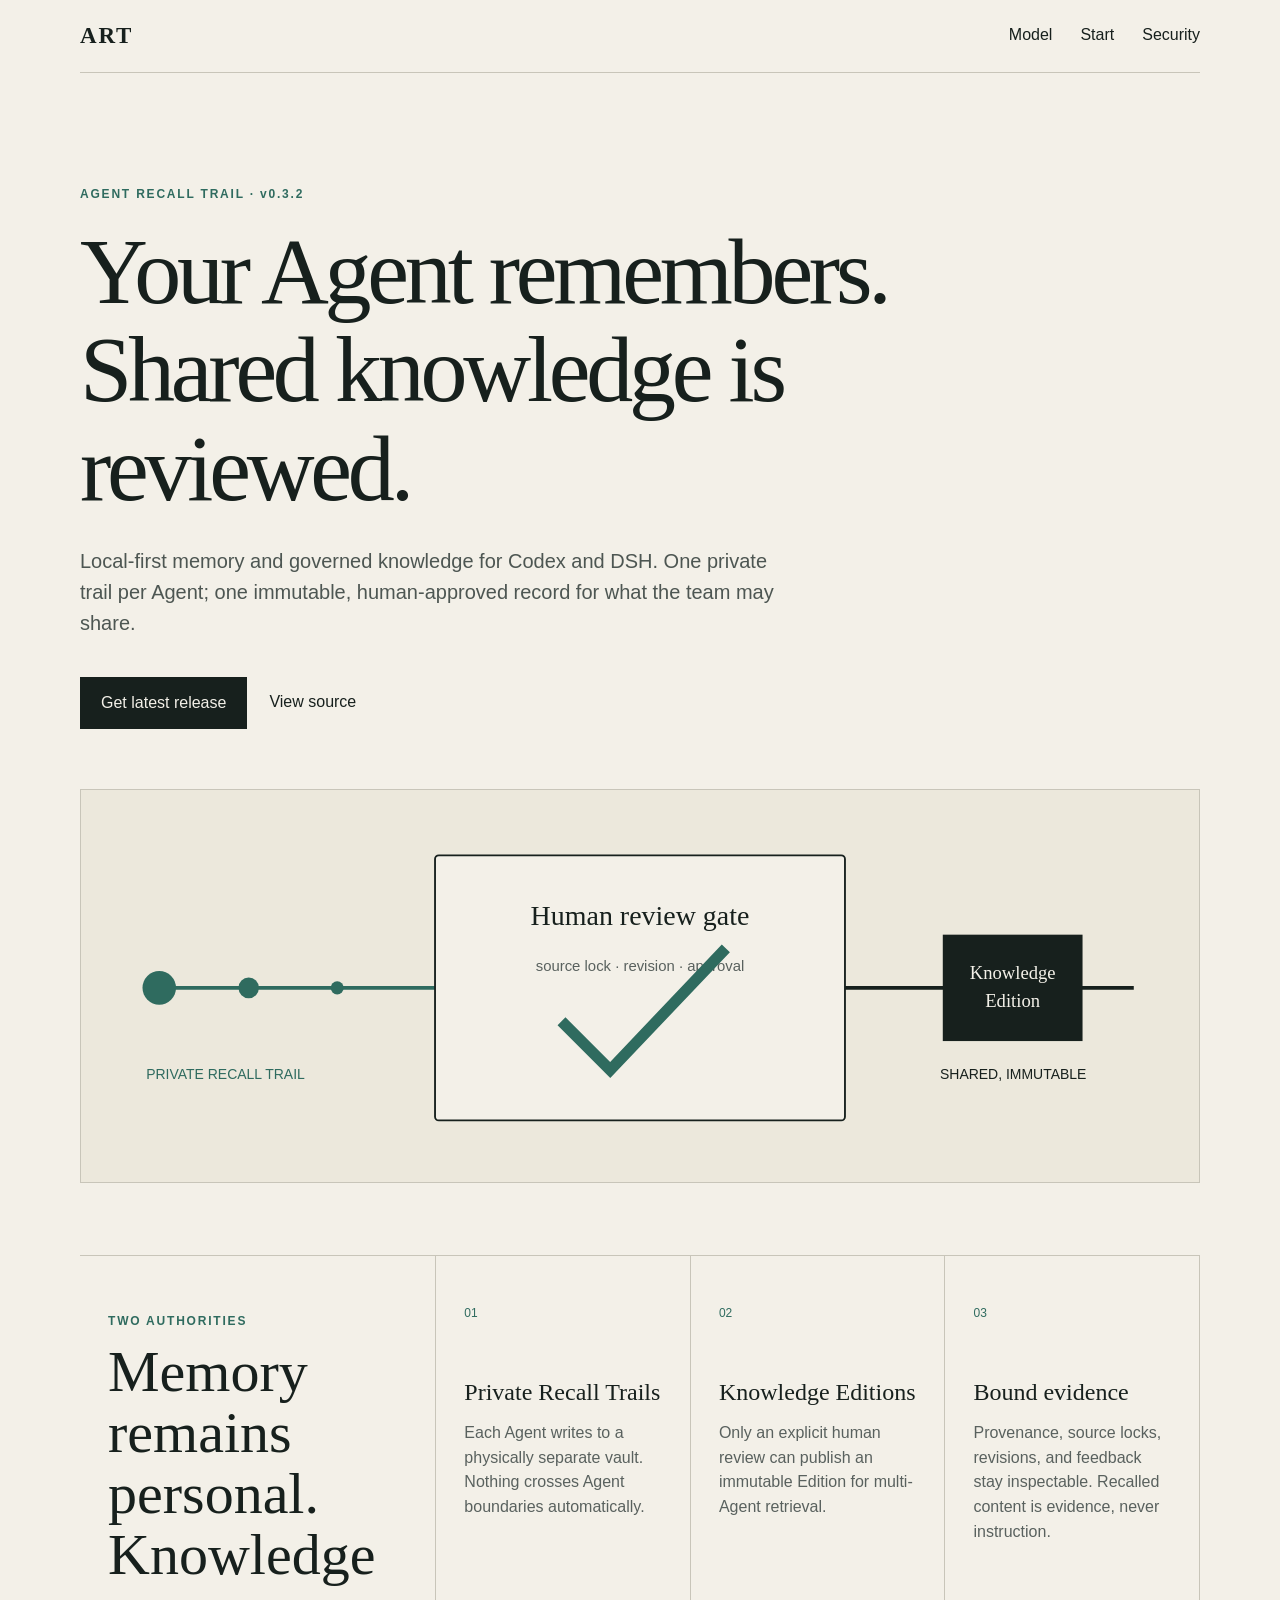
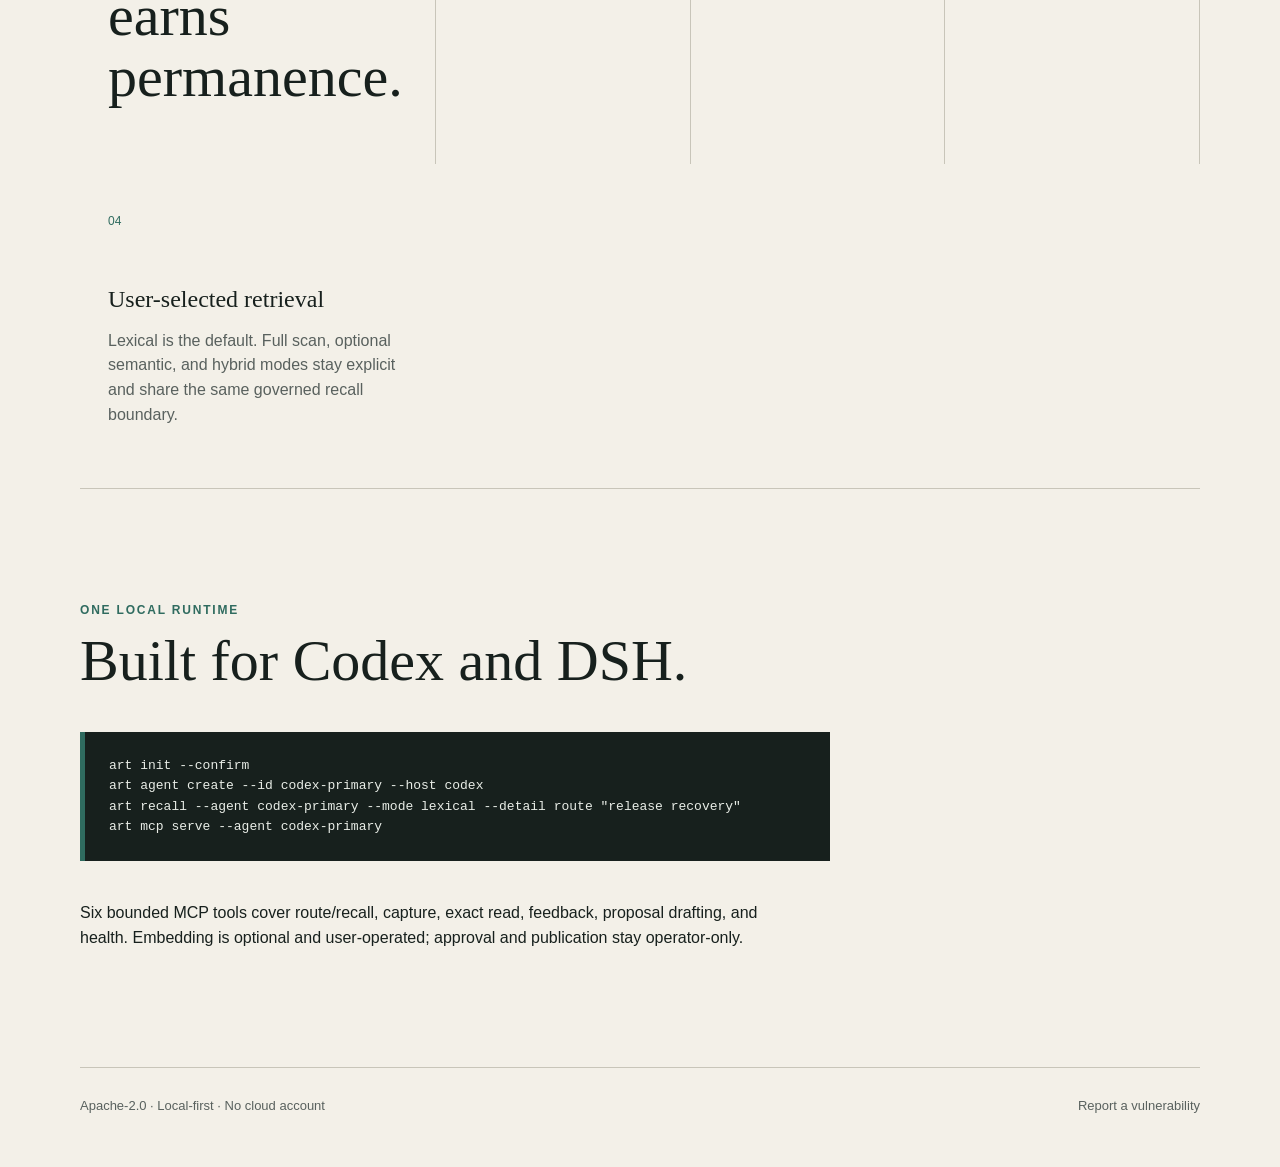
==== site/index.html @ 7a77fa61 "docs: prepare ART 0.3.2 elicitation release" ====
<!doctype html>
<html lang="en">
<head>
  <meta charset="utf-8">
  <meta name="viewport" content="width=device-width, initial-scale=1">
  <meta name="description" content="ART gives each coding Agent a private Recall Trail and shares only human-reviewed Knowledge Editions.">
  <title>ART — Agent Recall Trail</title>
  <link rel="stylesheet" href="styles.css">
</head>
<body>
  <header class="shell">
    <nav aria-label="Primary">
      <a class="mark" href="https://github.com/fantasyce/agent-recall-trail">ART</a>
      <div><a href="#model">Model</a><a href="#start">Start</a><a href="https://github.com/fantasyce/agent-recall-trail/blob/main/SECURITY.md">Security</a></div>
    </nav>
  </header>
  <main>
    <section class="hero shell">
      <p class="eyebrow">AGENT RECALL TRAIL · v0.3.2</p>
      <h1>Your Agent remembers. Shared knowledge is reviewed.</h1>
      <p class="lead">Local-first memory and governed knowledge for Codex and DSH. One private trail per Agent; one immutable, human-approved record for what the team may share.</p>
      <div class="actions"><a class="primary" href="https://github.com/fantasyce/agent-recall-trail/releases/latest">Get latest release</a><a href="https://github.com/fantasyce/agent-recall-trail">View source</a></div>
      <img src="art-provenance-trail.svg" alt="A private recall trail entering a human review gate before becoming a shared Knowledge Edition.">
    </section>
    <section id="model" class="grid shell" aria-labelledby="model-title">
      <div><p class="eyebrow">TWO AUTHORITIES</p><h2 id="model-title">Memory remains personal. Knowledge earns permanence.</h2></div>
      <article><span>01</span><h3>Private Recall Trails</h3><p>Each Agent writes to a physically separate vault. Nothing crosses Agent boundaries automatically.</p></article>
      <article><span>02</span><h3>Knowledge Editions</h3><p>Only an explicit human review can publish an immutable Edition for multi-Agent retrieval.</p></article>
      <article><span>03</span><h3>Bound evidence</h3><p>Provenance, source locks, revisions, and feedback stay inspectable. Recalled content is evidence, never instruction.</p></article>
      <article><span>04</span><h3>User-selected retrieval</h3><p>Lexical is the default. Full scan, optional semantic, and hybrid modes stay explicit and share the same governed recall boundary.</p></article>
    </section>
    <section id="start" class="start shell">
      <p class="eyebrow">ONE LOCAL RUNTIME</p><h2>Built for Codex and DSH.</h2>
      <pre><code>art init --confirm
art agent create --id codex-primary --host codex
art recall --agent codex-primary --mode lexical --detail route "release recovery"
art mcp serve --agent codex-primary</code></pre>
      <p>Six bounded MCP tools cover route/recall, capture, exact read, feedback, proposal drafting, and health. Embedding is optional and user-operated; approval and publication stay operator-only.</p>
    </section>
  </main>
  <footer class="shell"><span>Apache-2.0 · Local-first · No cloud account</span><a href="https://github.com/fantasyce/agent-recall-trail/blob/main/SECURITY.md">Report a vulnerability</a></footer>
</body>
</html>
---- site/styles.css ----
:root{--ink:#17201d;--paper:#f3f0e8;--line:#c8c5b9;--green:#2f6b5f;--soft:#dce7df;--serif:Georgia,"Times New Roman",serif;--sans:Inter,ui-sans-serif,-apple-system,BlinkMacSystemFont,"Segoe UI",sans-serif}*{box-sizing:border-box}html{scroll-behavior:smooth}body{margin:0;background:var(--paper);color:var(--ink);font-family:var(--sans);line-height:1.55}.shell{width:min(1120px,calc(100% - 40px));margin-inline:auto}header{border-bottom:1px solid var(--line)}nav{height:72px;display:flex;align-items:center;justify-content:space-between}nav div{display:flex;gap:28px}a{color:inherit;text-decoration:none;border-bottom:1px solid transparent}a:hover,a:focus-visible{border-color:currentColor}.mark{font:700 23px var(--serif);letter-spacing:.08em}.hero{padding:100px 0 72px}.eyebrow{font-size:12px;font-weight:700;letter-spacing:.15em;color:var(--green)}h1,h2,h3{font-family:var(--serif);font-weight:500;line-height:1.05}h1{max-width:1000px;margin:18px 0 28px;font-size:clamp(49px,8vw,94px);letter-spacing:-.045em}.lead{max-width:720px;font-size:20px;color:#4d5652}.actions{display:flex;gap:22px;align-items:center;margin:38px 0 60px}.actions a{padding:12px 0}.actions .primary{padding:13px 20px;background:var(--ink);color:var(--paper);border:1px solid var(--ink)}.hero img{display:block;width:100%;border:1px solid var(--line);background:#ece8dc}.grid{display:grid;grid-template-columns:1.4fr repeat(3,1fr);gap:0;border-top:1px solid var(--line);border-bottom:1px solid var(--line)}.grid>div,.grid article{padding:44px 28px;border-right:1px solid var(--line)}.grid>*:last-child{border:0}.grid h2,.start h2{font-size:clamp(36px,5vw,58px);margin:12px 0}.grid article span{font-size:12px;color:var(--green)}.grid h3{font-size:24px;margin:55px 0 15px}.grid article p{color:#59615e}.start{padding:100px 0}.start pre{margin:40px 0;padding:24px;max-width:750px;overflow:auto;background:var(--ink);color:#e9ede7;border-left:5px solid var(--green)}.start>p:last-child{max-width:720px}footer{display:flex;justify-content:space-between;padding:28px 0 50px;border-top:1px solid var(--line);font-size:13px;color:#59615e}@media(max-width:850px){.grid{grid-template-columns:1fr}.grid>div,.grid article{border-right:0;border-bottom:1px solid var(--line)}.grid h3{margin-top:25px}}@media(max-width:560px){nav div{gap:14px;font-size:13px}.hero{padding-top:70px}.actions{align-items:flex-start;flex-direction:column}.shell{width:min(100% - 28px,1120px)}footer{gap:20px;flex-direction:column}}
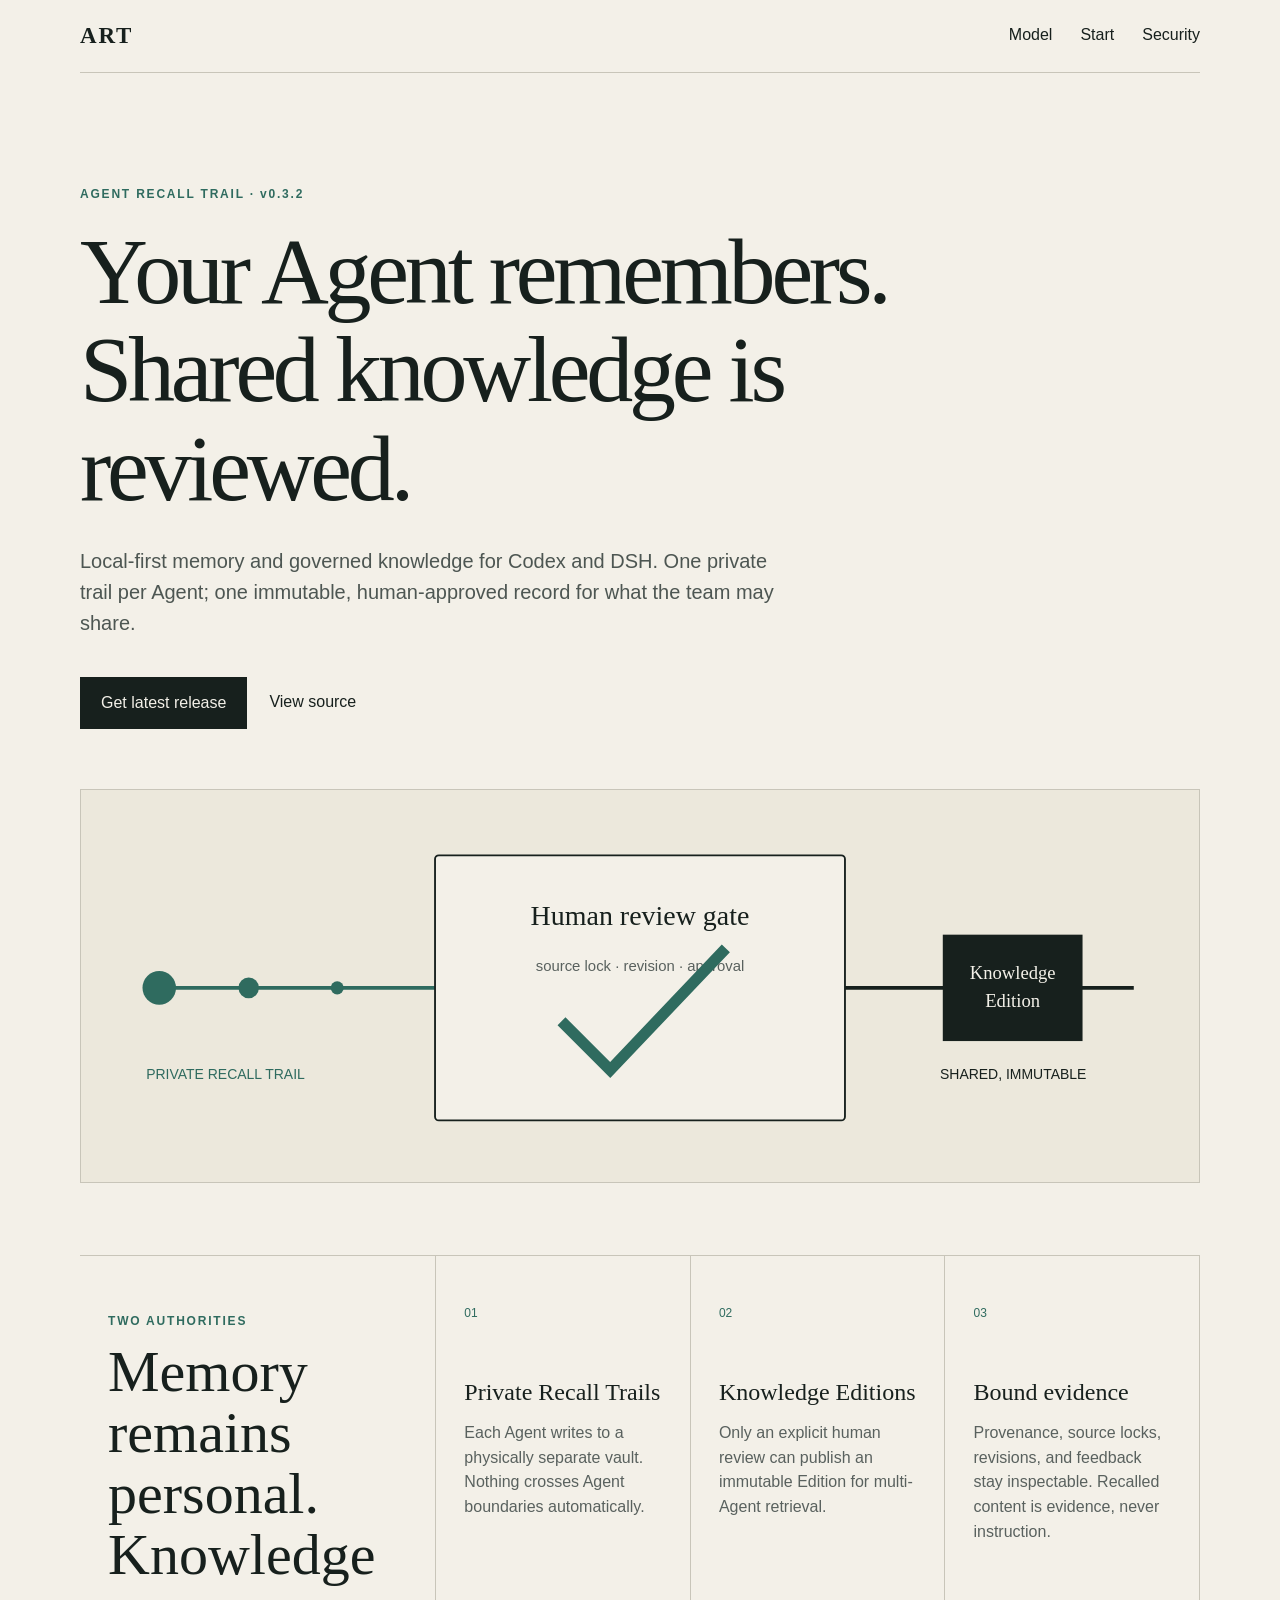
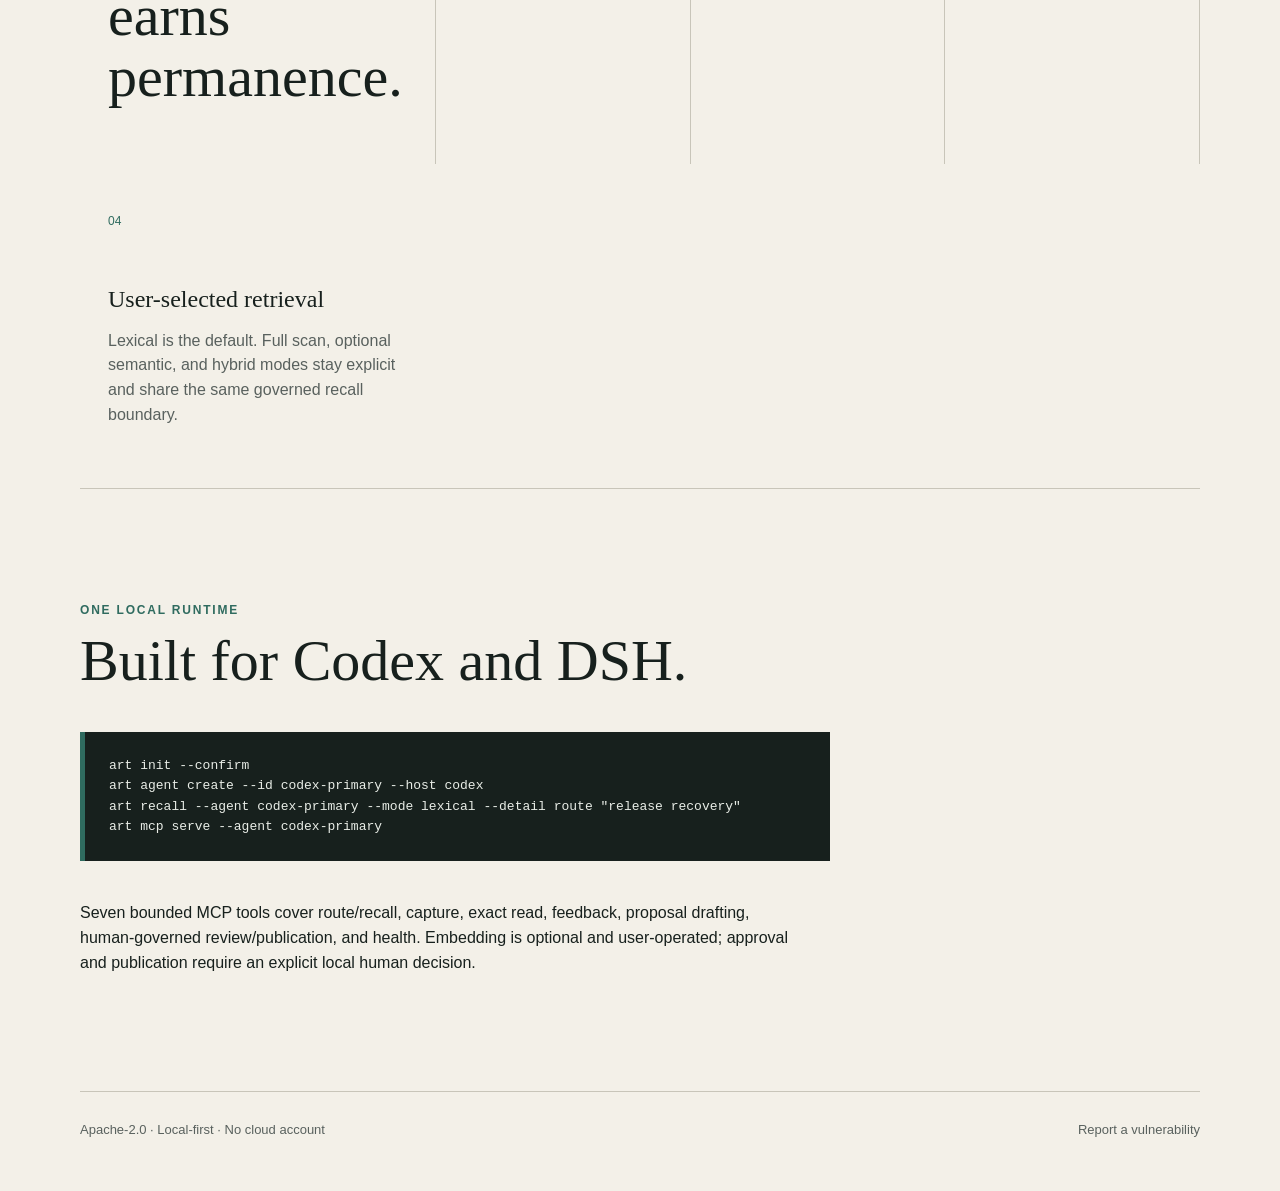
==== commit a825e981: "fix: serialize elicitation governance" ====
--- a/site/index.html
+++ b/site/index.html
@@ -35,7 +35,7 @@
 art agent create --id codex-primary --host codex
 art recall --agent codex-primary --mode lexical --detail route "release recovery"
 art mcp serve --agent codex-primary</code></pre>
-      <p>Six bounded MCP tools cover route/recall, capture, exact read, feedback, proposal drafting, and health. Embedding is optional and user-operated; approval and publication stay operator-only.</p>
+      <p>Seven bounded MCP tools cover route/recall, capture, exact read, feedback, proposal drafting, human-governed review/publication, and health. Embedding is optional and user-operated; approval and publication require an explicit local human decision.</p>
     </section>
   </main>
   <footer class="shell"><span>Apache-2.0 · Local-first · No cloud account</span><a href="https://github.com/fantasyce/agent-recall-trail/blob/main/SECURITY.md">Report a vulnerability</a></footer>
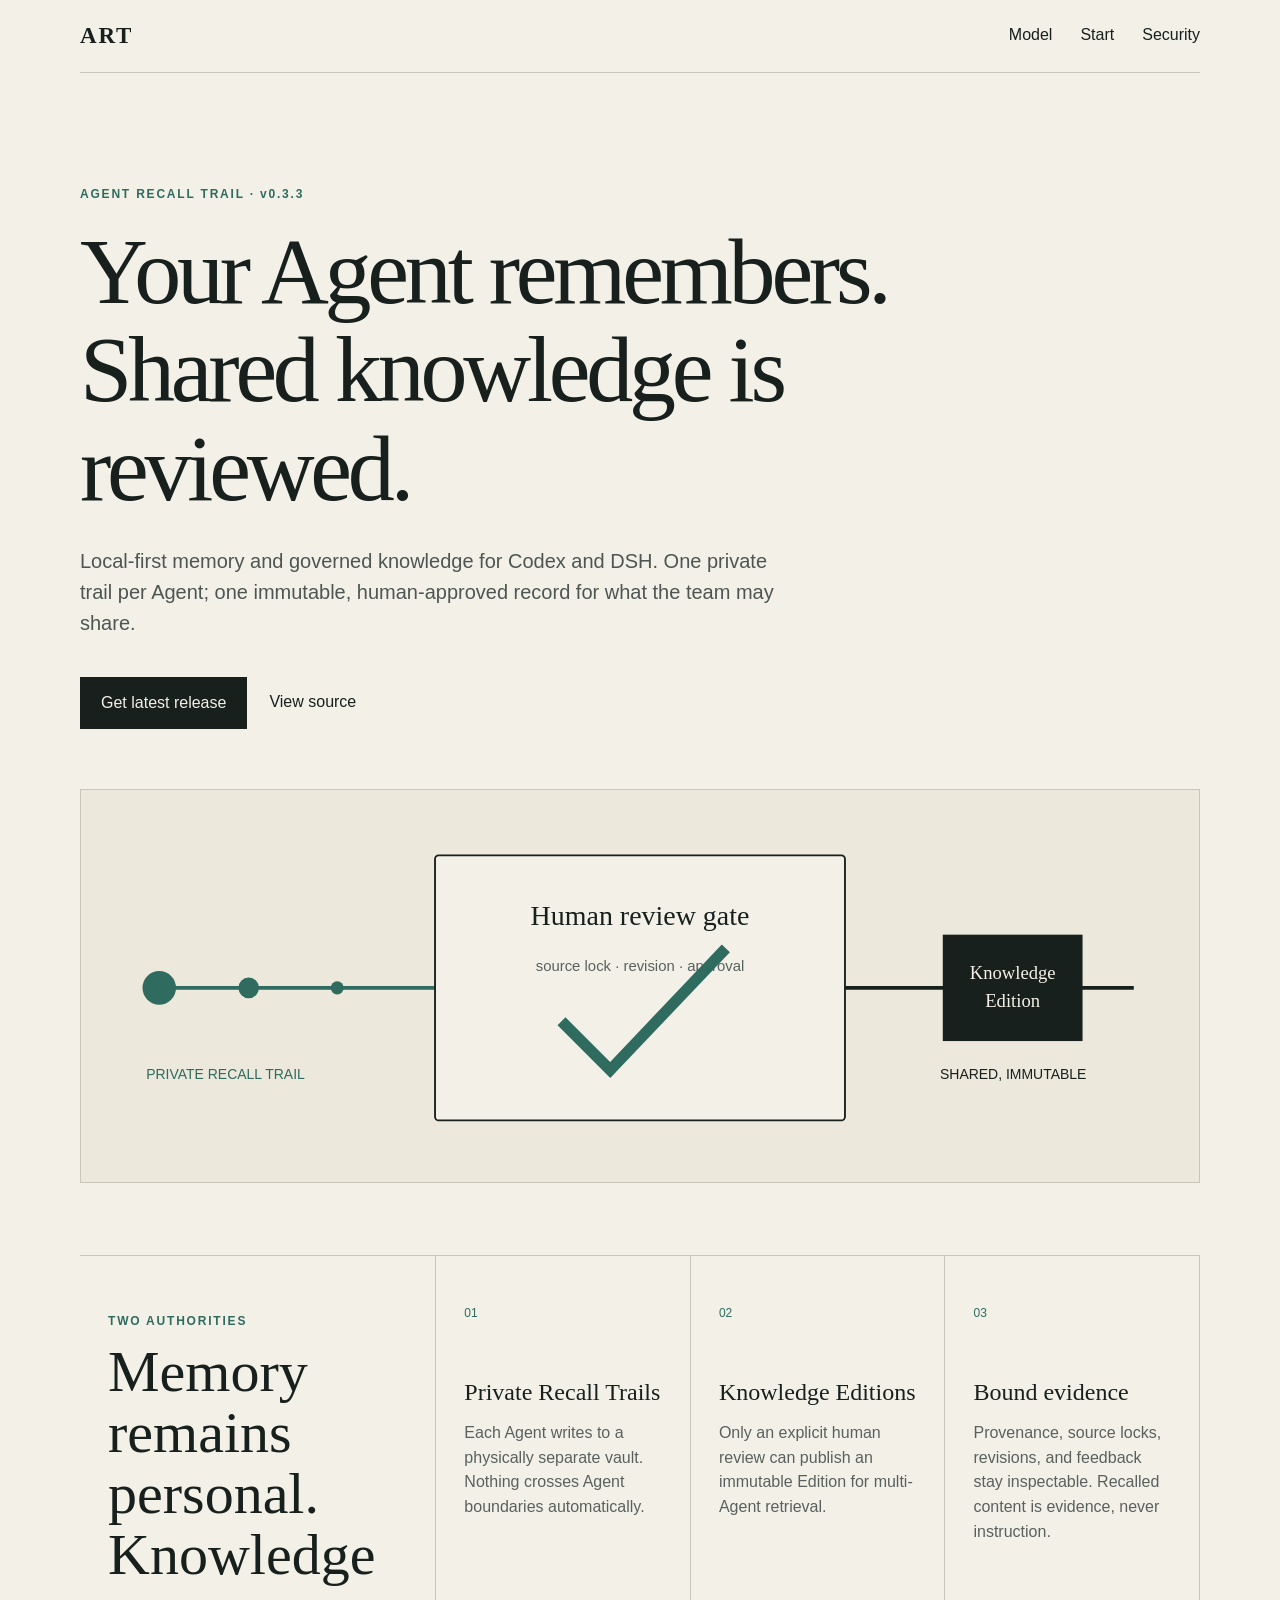
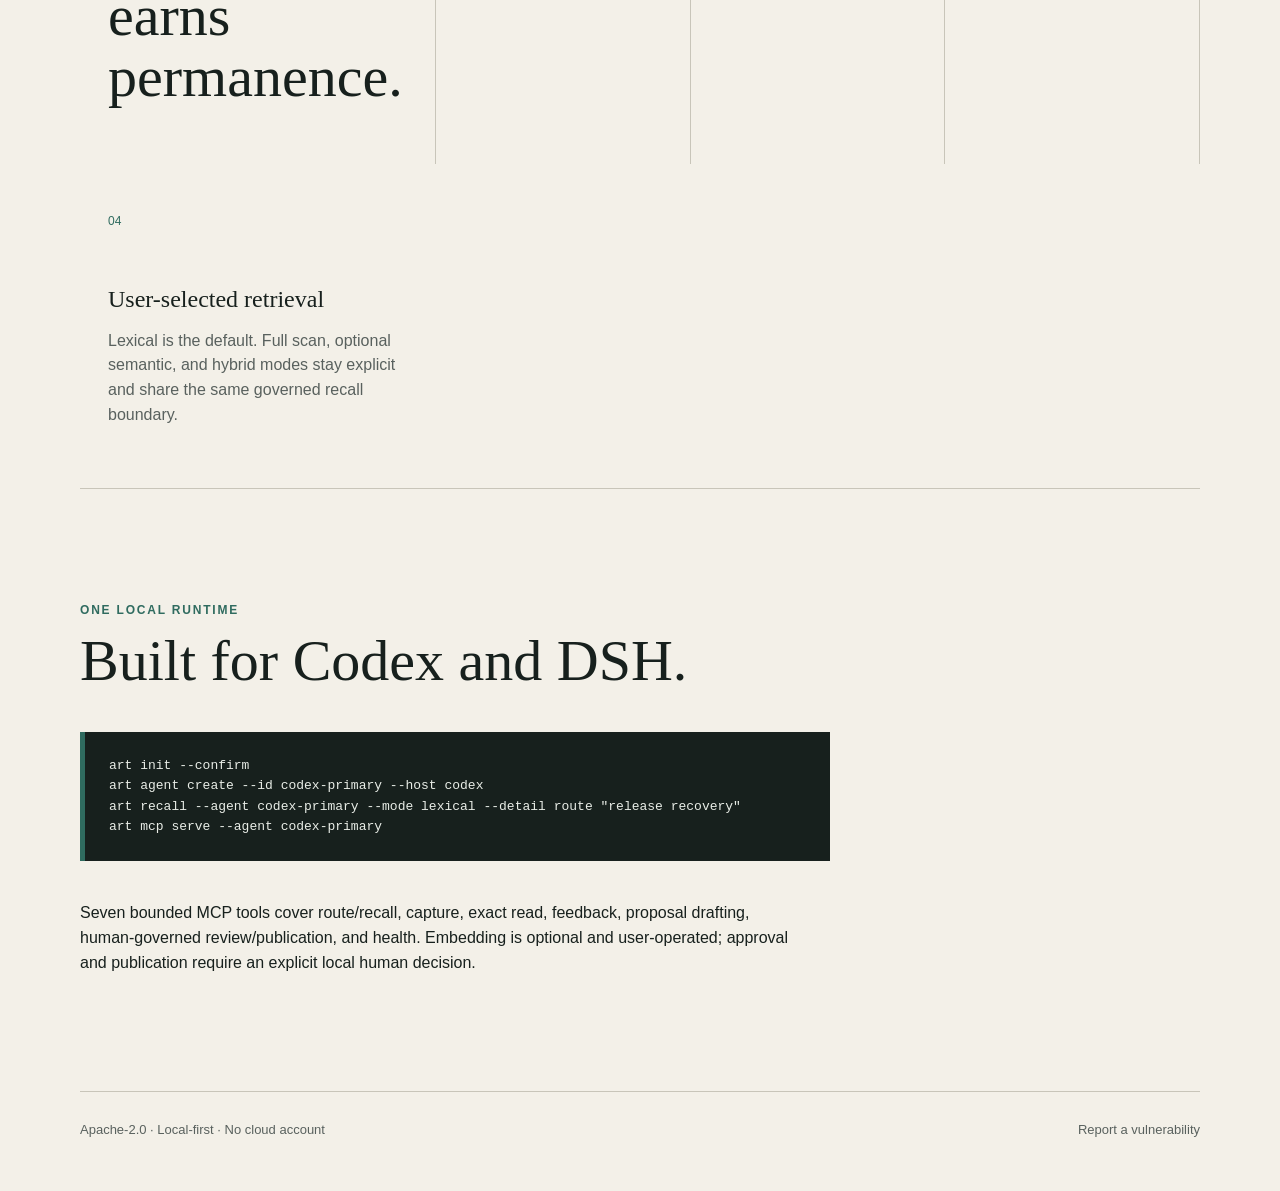
==== commit 4ac94673: "docs: prepare ART 0.3.3 delegated governance" ====
--- a/site/index.html
+++ b/site/index.html
@@ -16,7 +16,7 @@
   </header>
   <main>
     <section class="hero shell">
-      <p class="eyebrow">AGENT RECALL TRAIL · v0.3.2</p>
+      <p class="eyebrow">AGENT RECALL TRAIL · v0.3.3</p>
       <h1>Your Agent remembers. Shared knowledge is reviewed.</h1>
       <p class="lead">Local-first memory and governed knowledge for Codex and DSH. One private trail per Agent; one immutable, human-approved record for what the team may share.</p>
       <div class="actions"><a class="primary" href="https://github.com/fantasyce/agent-recall-trail/releases/latest">Get latest release</a><a href="https://github.com/fantasyce/agent-recall-trail">View source</a></div>
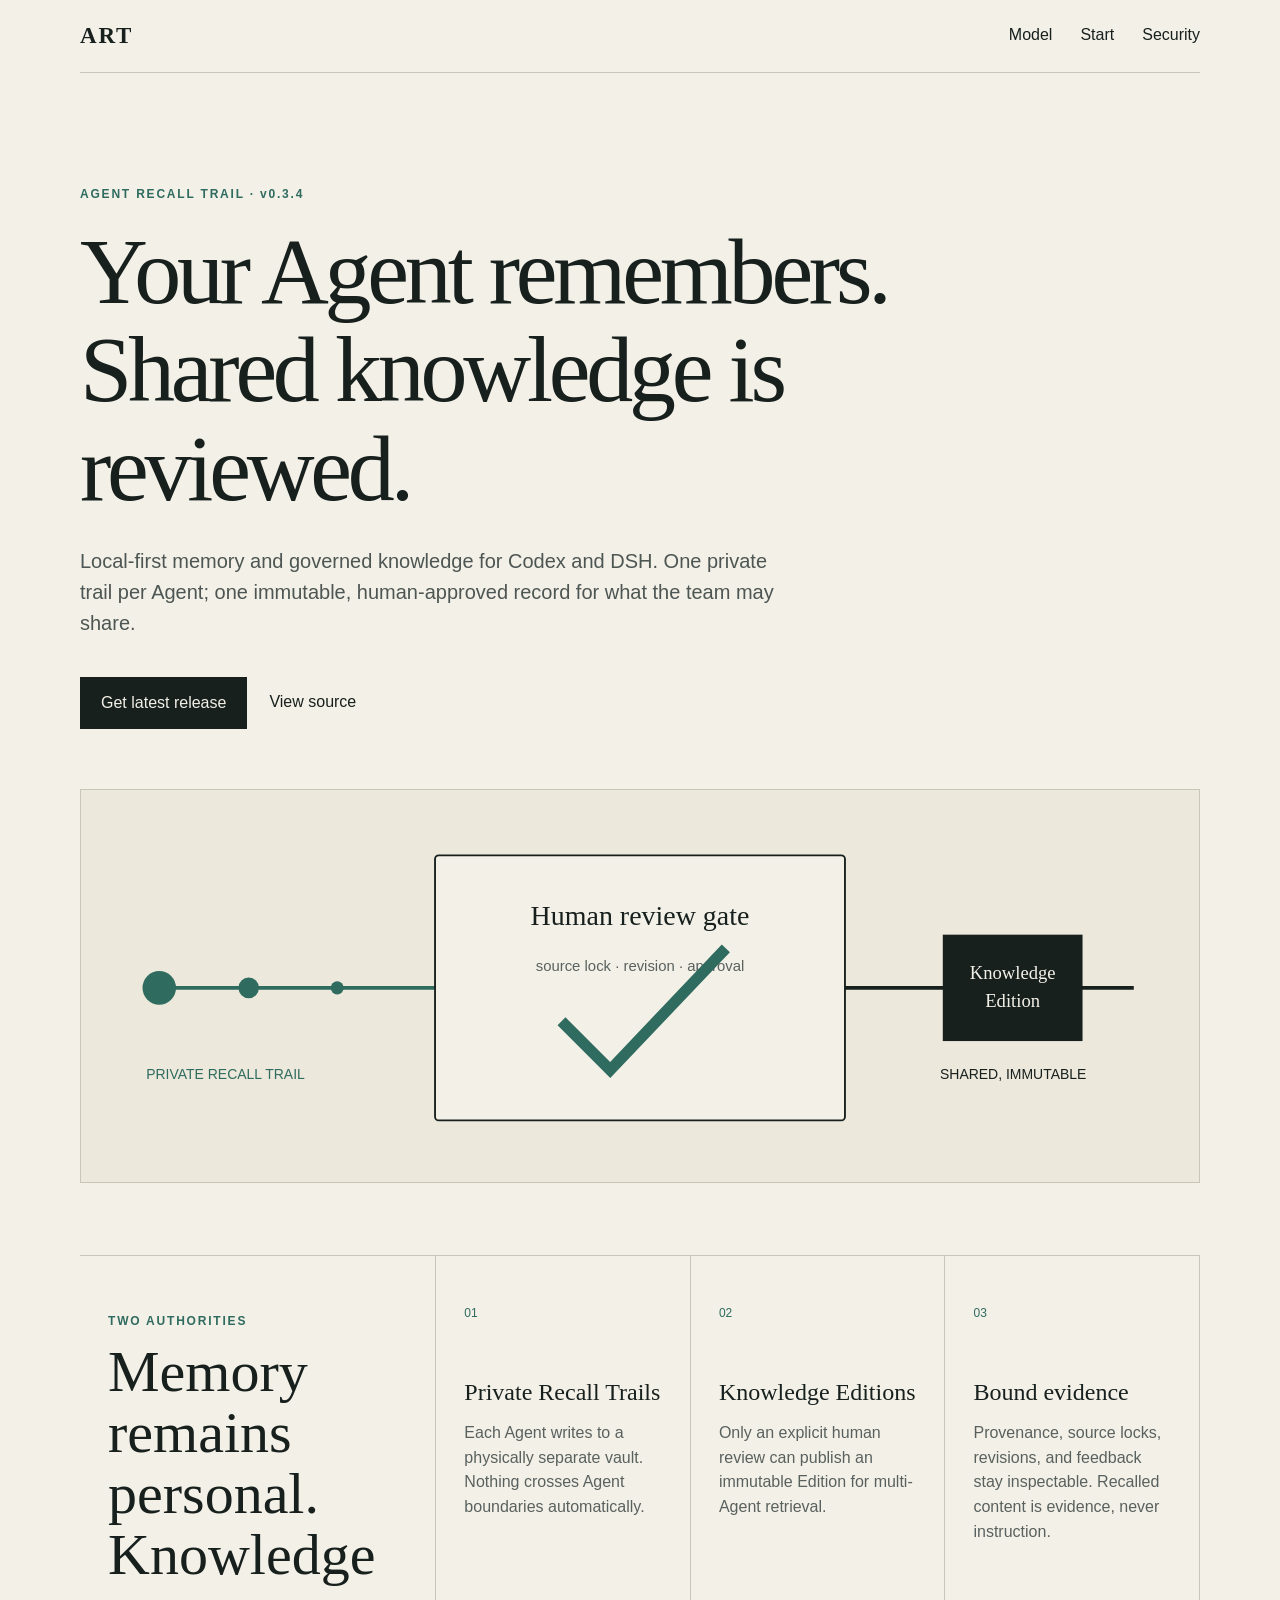
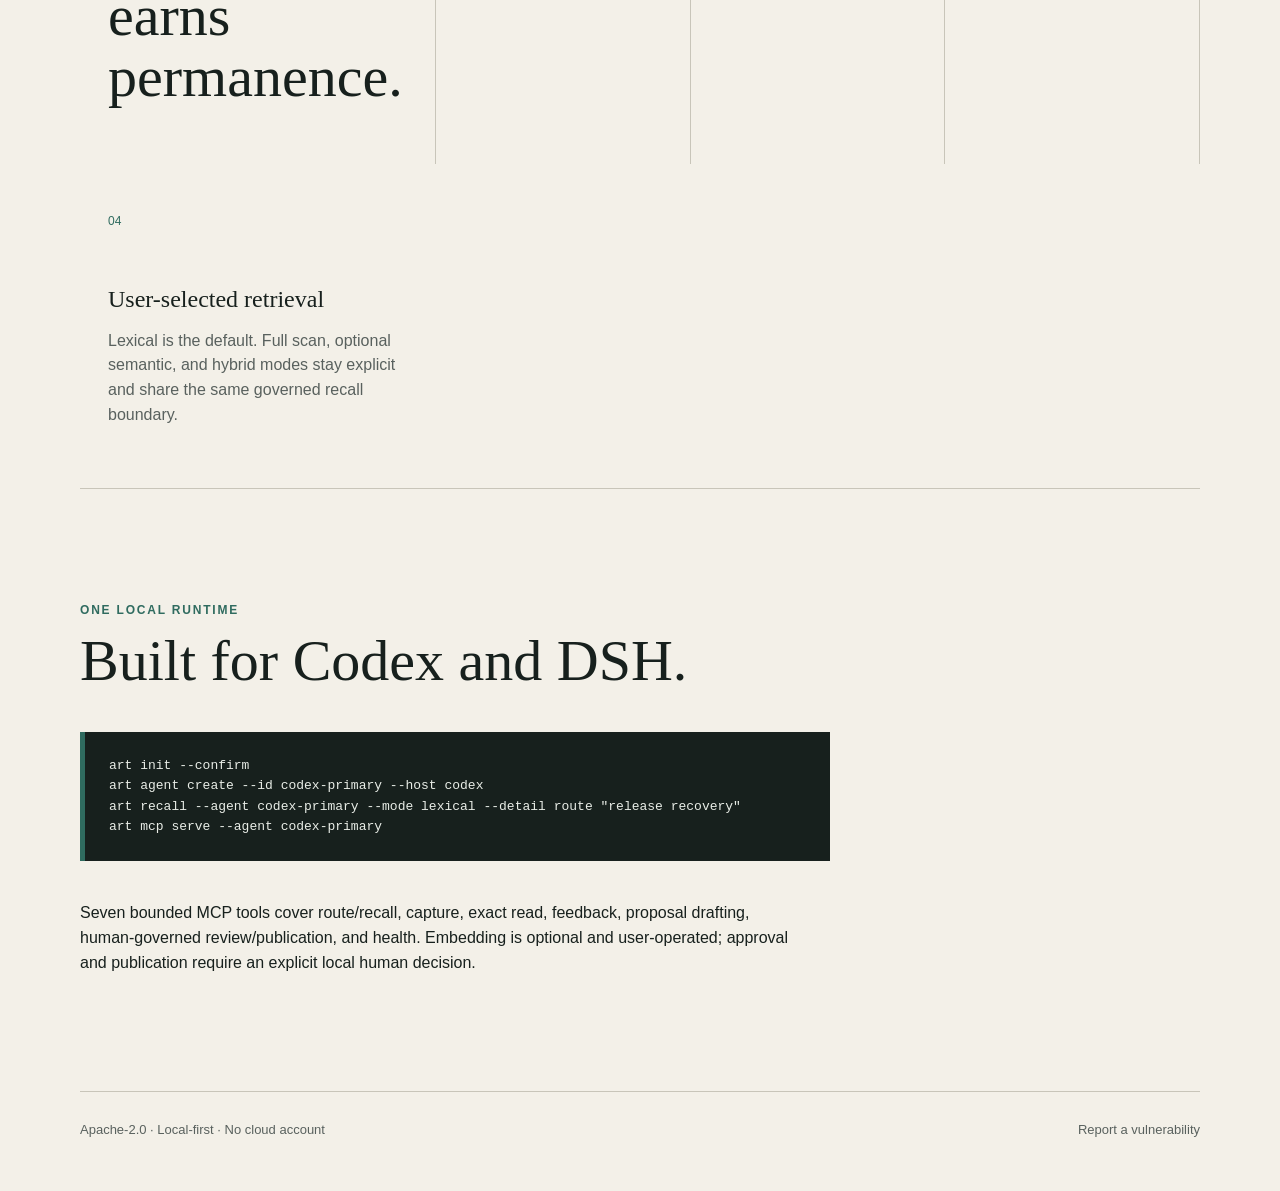
==== commit aa28b4c6: "fix: expose canonical anchor kinds in MCP" ====
--- a/site/index.html
+++ b/site/index.html
@@ -16,7 +16,7 @@
   </header>
   <main>
     <section class="hero shell">
-      <p class="eyebrow">AGENT RECALL TRAIL · v0.3.3</p>
+      <p class="eyebrow">AGENT RECALL TRAIL · v0.3.4</p>
       <h1>Your Agent remembers. Shared knowledge is reviewed.</h1>
       <p class="lead">Local-first memory and governed knowledge for Codex and DSH. One private trail per Agent; one immutable, human-approved record for what the team may share.</p>
       <div class="actions"><a class="primary" href="https://github.com/fantasyce/agent-recall-trail/releases/latest">Get latest release</a><a href="https://github.com/fantasyce/agent-recall-trail">View source</a></div>
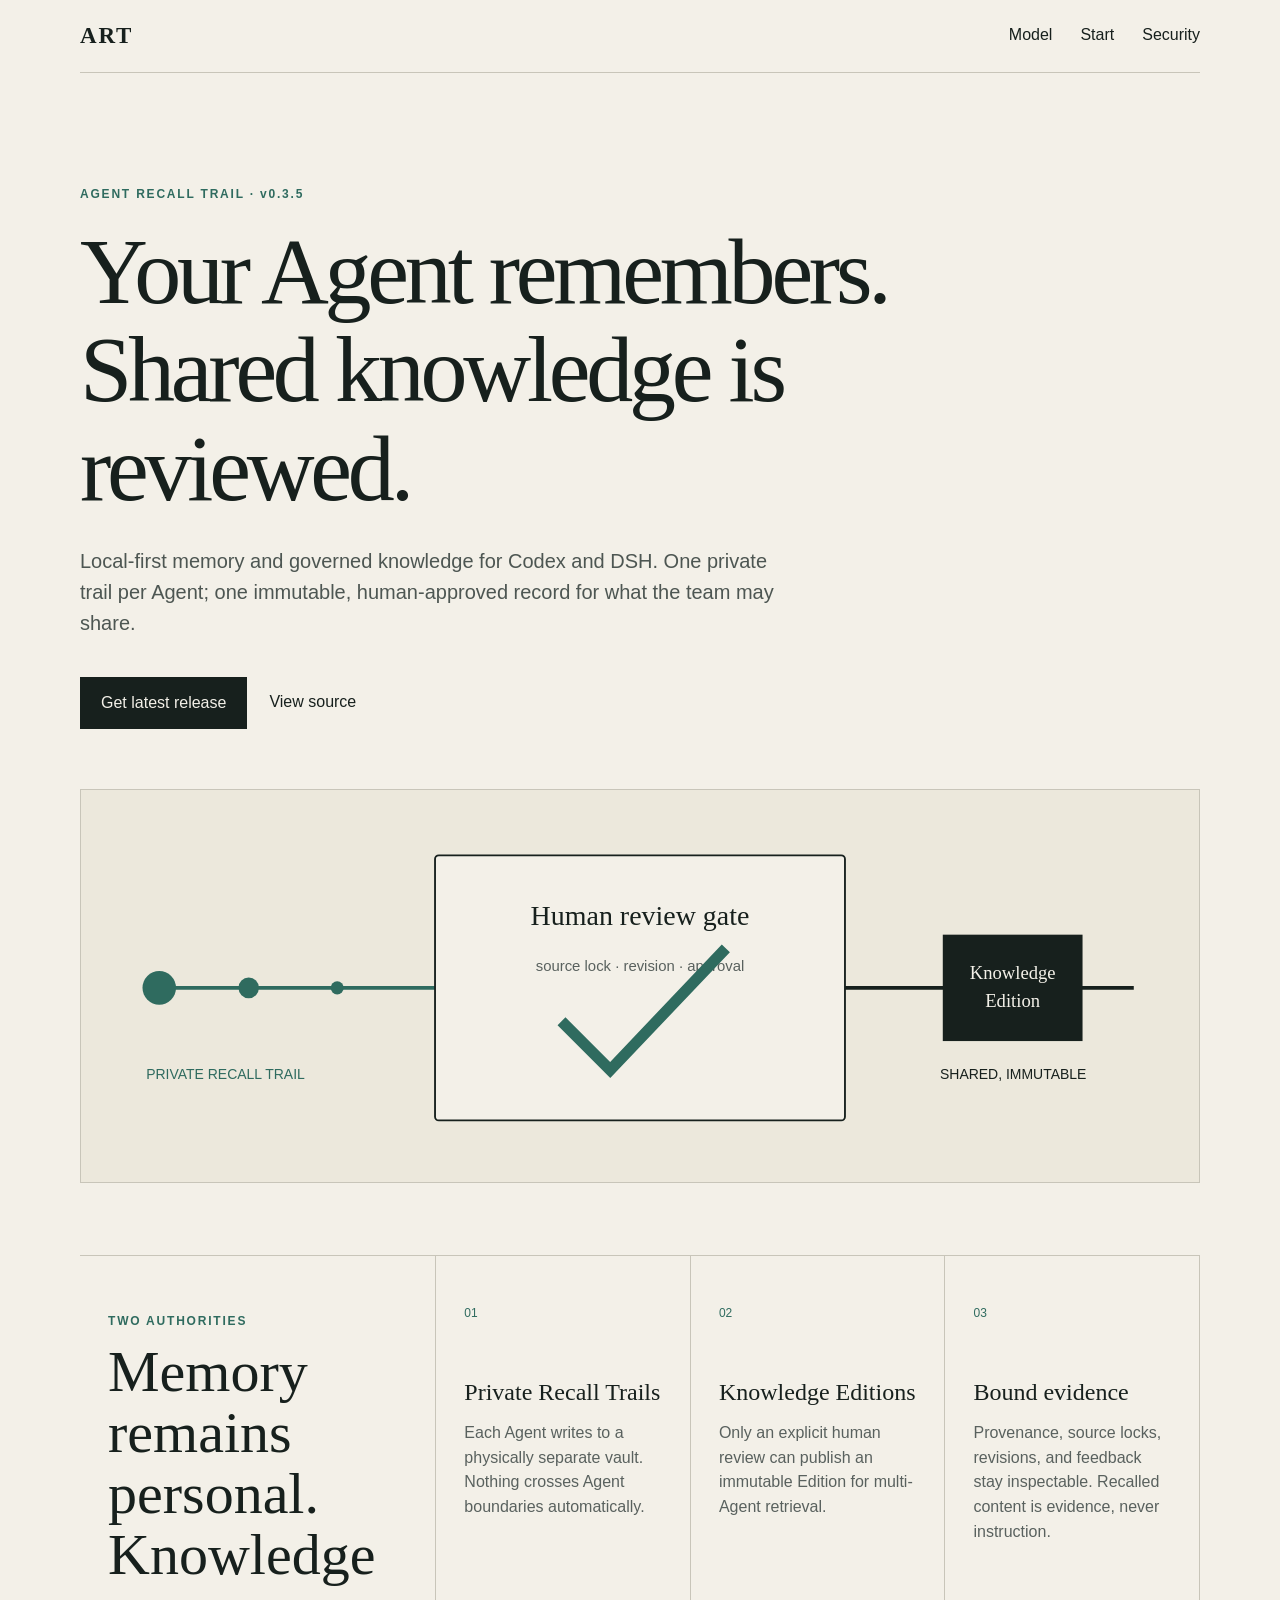
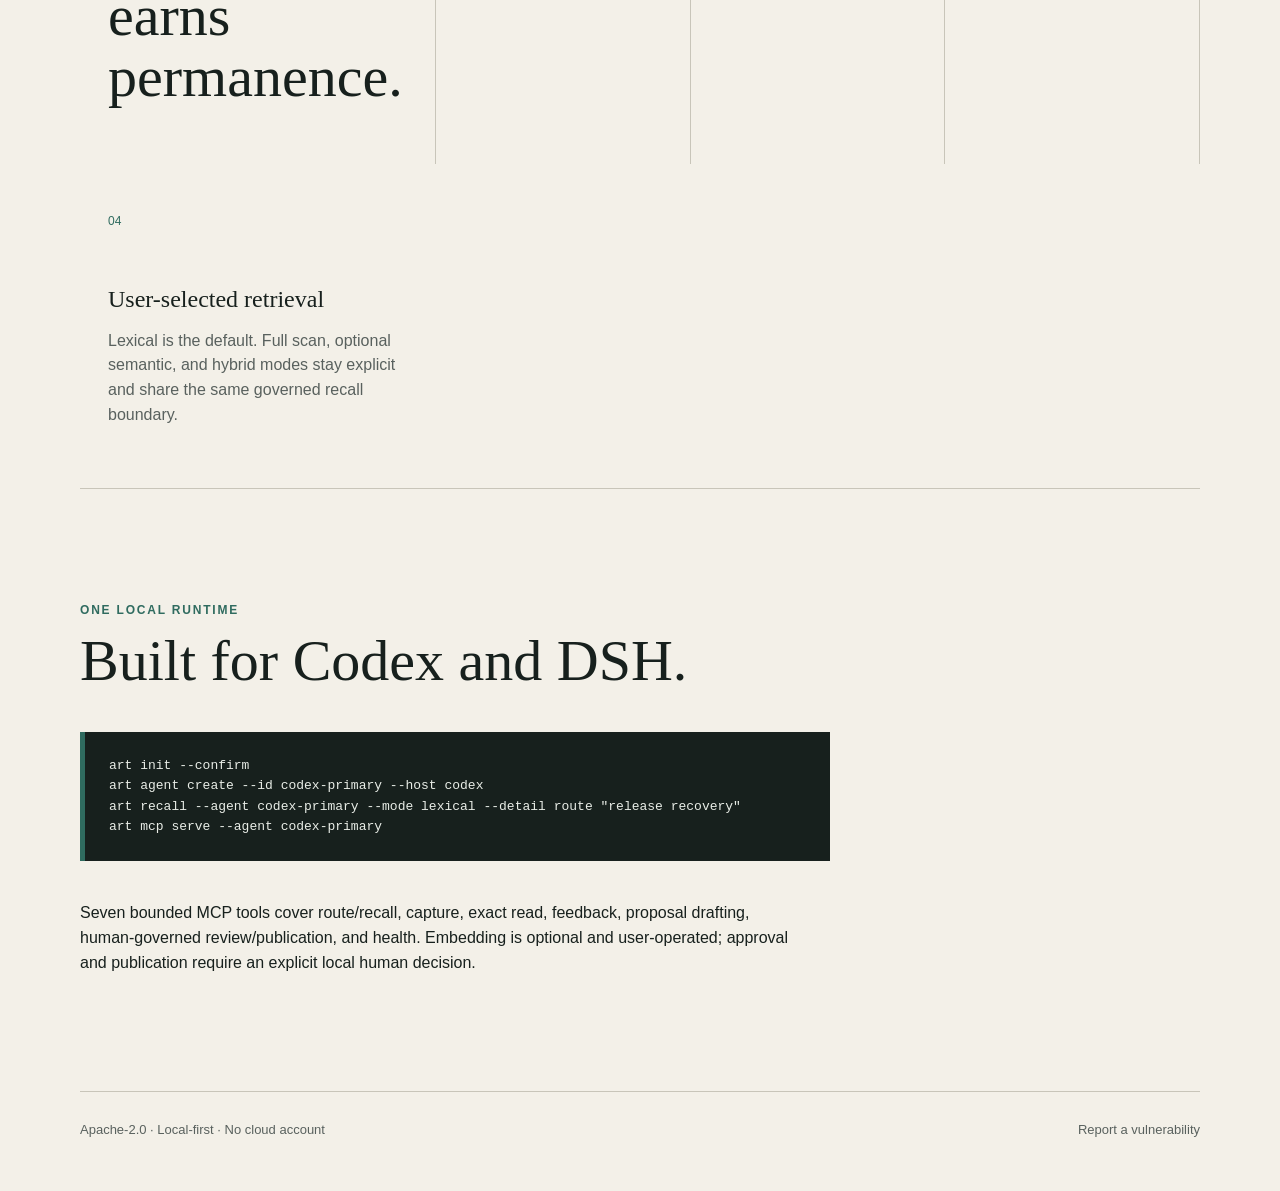
==== commit b7067693: "chore: prepare ART 0.3.5 candidate" ====
--- a/site/index.html
+++ b/site/index.html
@@ -16,7 +16,7 @@
   </header>
   <main>
     <section class="hero shell">
-      <p class="eyebrow">AGENT RECALL TRAIL · v0.3.4</p>
+      <p class="eyebrow">AGENT RECALL TRAIL · v0.3.5</p>
       <h1>Your Agent remembers. Shared knowledge is reviewed.</h1>
       <p class="lead">Local-first memory and governed knowledge for Codex and DSH. One private trail per Agent; one immutable, human-approved record for what the team may share.</p>
       <div class="actions"><a class="primary" href="https://github.com/fantasyce/agent-recall-trail/releases/latest">Get latest release</a><a href="https://github.com/fantasyce/agent-recall-trail">View source</a></div>
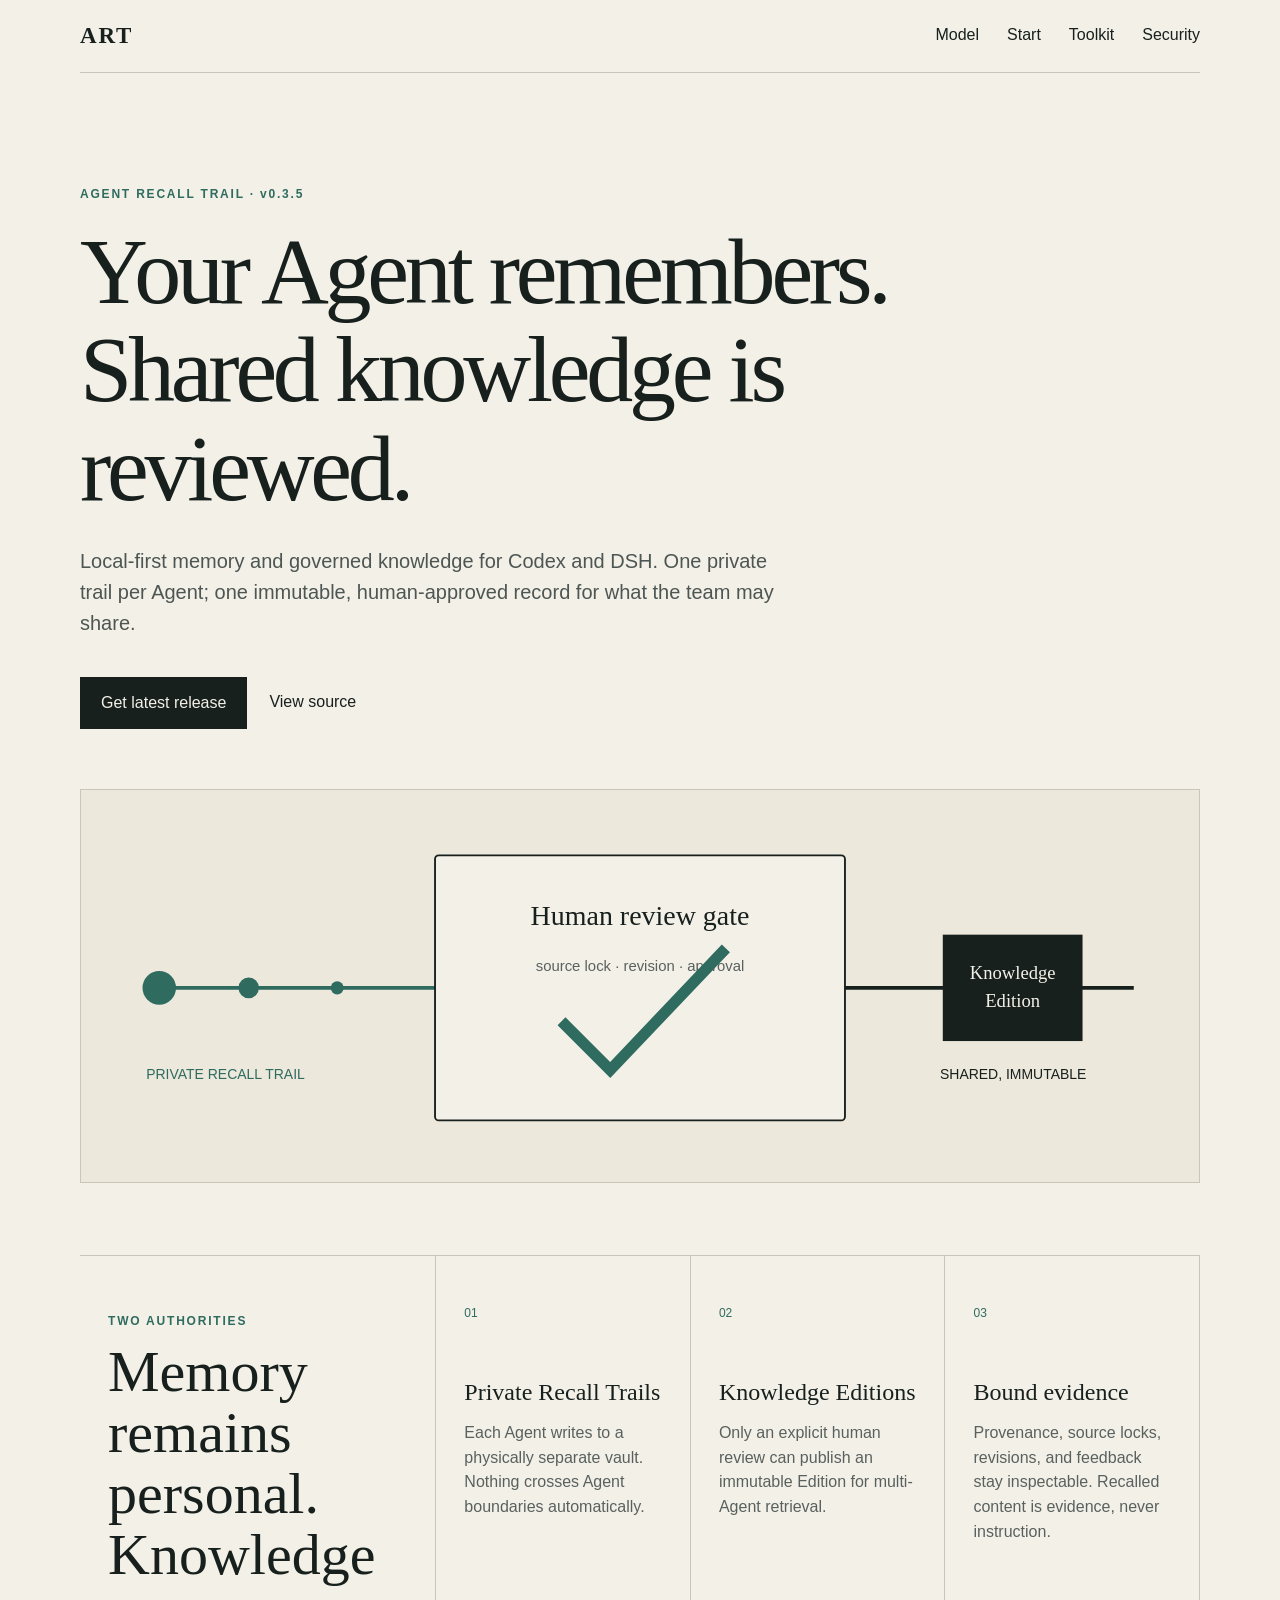
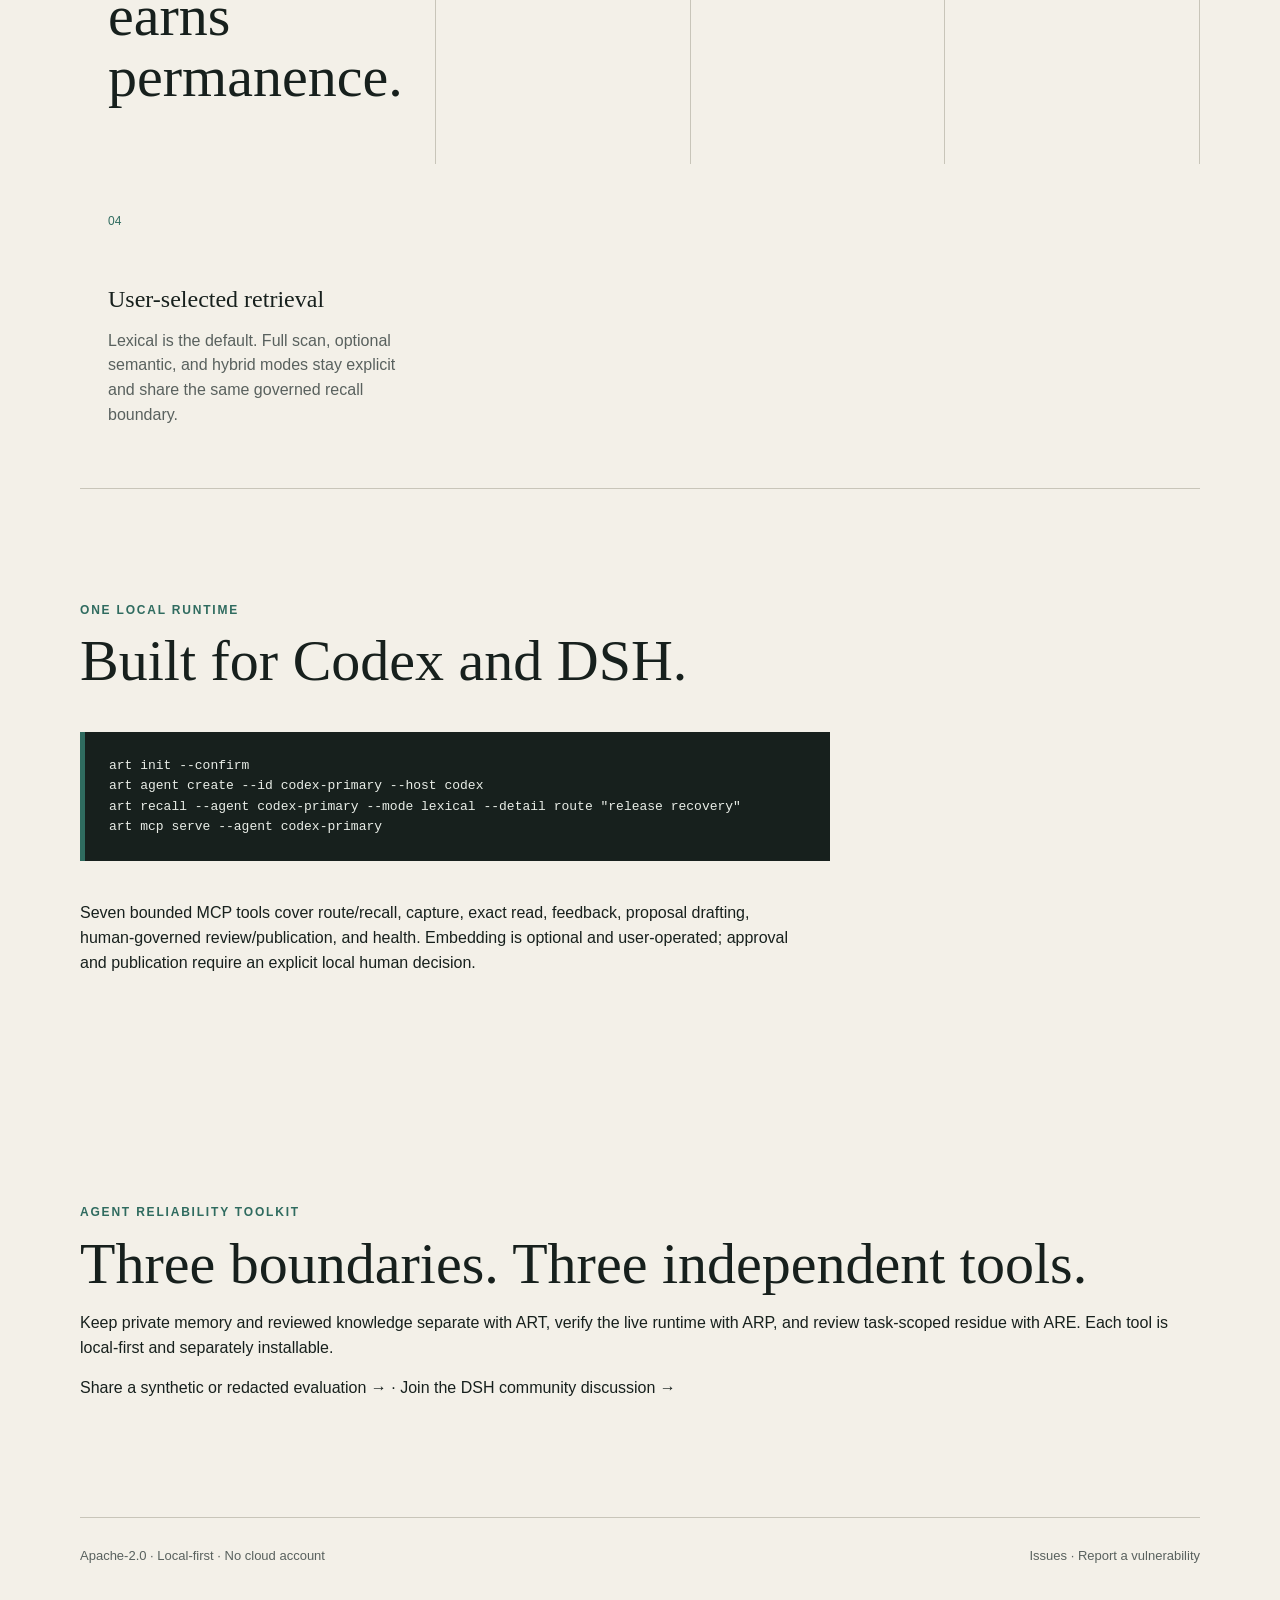
==== commit a72428ce: "docs: refresh ARX promotion surfaces" ====
--- a/site/index.html
+++ b/site/index.html
@@ -11,7 +11,7 @@
   <header class="shell">
     <nav aria-label="Primary">
       <a class="mark" href="https://github.com/fantasyce/agent-recall-trail">ART</a>
-      <div><a href="#model">Model</a><a href="#start">Start</a><a href="https://github.com/fantasyce/agent-recall-trail/blob/main/SECURITY.md">Security</a></div>
+      <div><a href="#model">Model</a><a href="#start">Start</a><a href="#toolkit">Toolkit</a><a href="https://github.com/fantasyce/agent-recall-trail/blob/main/SECURITY.md">Security</a></div>
     </nav>
   </header>
   <main>
@@ -37,7 +37,12 @@
 art mcp serve --agent codex-primary</code></pre>
       <p>Seven bounded MCP tools cover route/recall, capture, exact read, feedback, proposal drafting, human-governed review/publication, and health. Embedding is optional and user-operated; approval and publication require an explicit local human decision.</p>
     </section>
+    <section id="toolkit" class="start shell">
+      <p class="eyebrow">AGENT RELIABILITY TOOLKIT</p><h2>Three boundaries. Three independent tools.</h2>
+      <p>Keep private memory and reviewed knowledge separate with <a href="https://github.com/fantasyce/agent-recall-trail">ART</a>, verify the live runtime with <a href="https://github.com/fantasyce/agent-runtime-proof">ARP</a>, and review task-scoped residue with <a href="https://github.com/fantasyce/agent-residue-evidence">ARE</a>. Each tool is local-first and separately installable.</p>
+      <p><a href="https://github.com/fantasyce/agent-recall-trail/issues/3">Share a synthetic or redacted evaluation →</a> · <a href="https://github.com/deepseek-ai/deepseek-harness/discussions/6479">Join the DSH community discussion →</a></p>
+    </section>
   </main>
-  <footer class="shell"><span>Apache-2.0 · Local-first · No cloud account</span><a href="https://github.com/fantasyce/agent-recall-trail/blob/main/SECURITY.md">Report a vulnerability</a></footer>
+  <footer class="shell"><span>Apache-2.0 · Local-first · No cloud account</span><span><a href="https://github.com/fantasyce/agent-recall-trail/issues">Issues</a> · <a href="https://github.com/fantasyce/agent-recall-trail/blob/main/SECURITY.md">Report a vulnerability</a></span></footer>
 </body>
 </html>
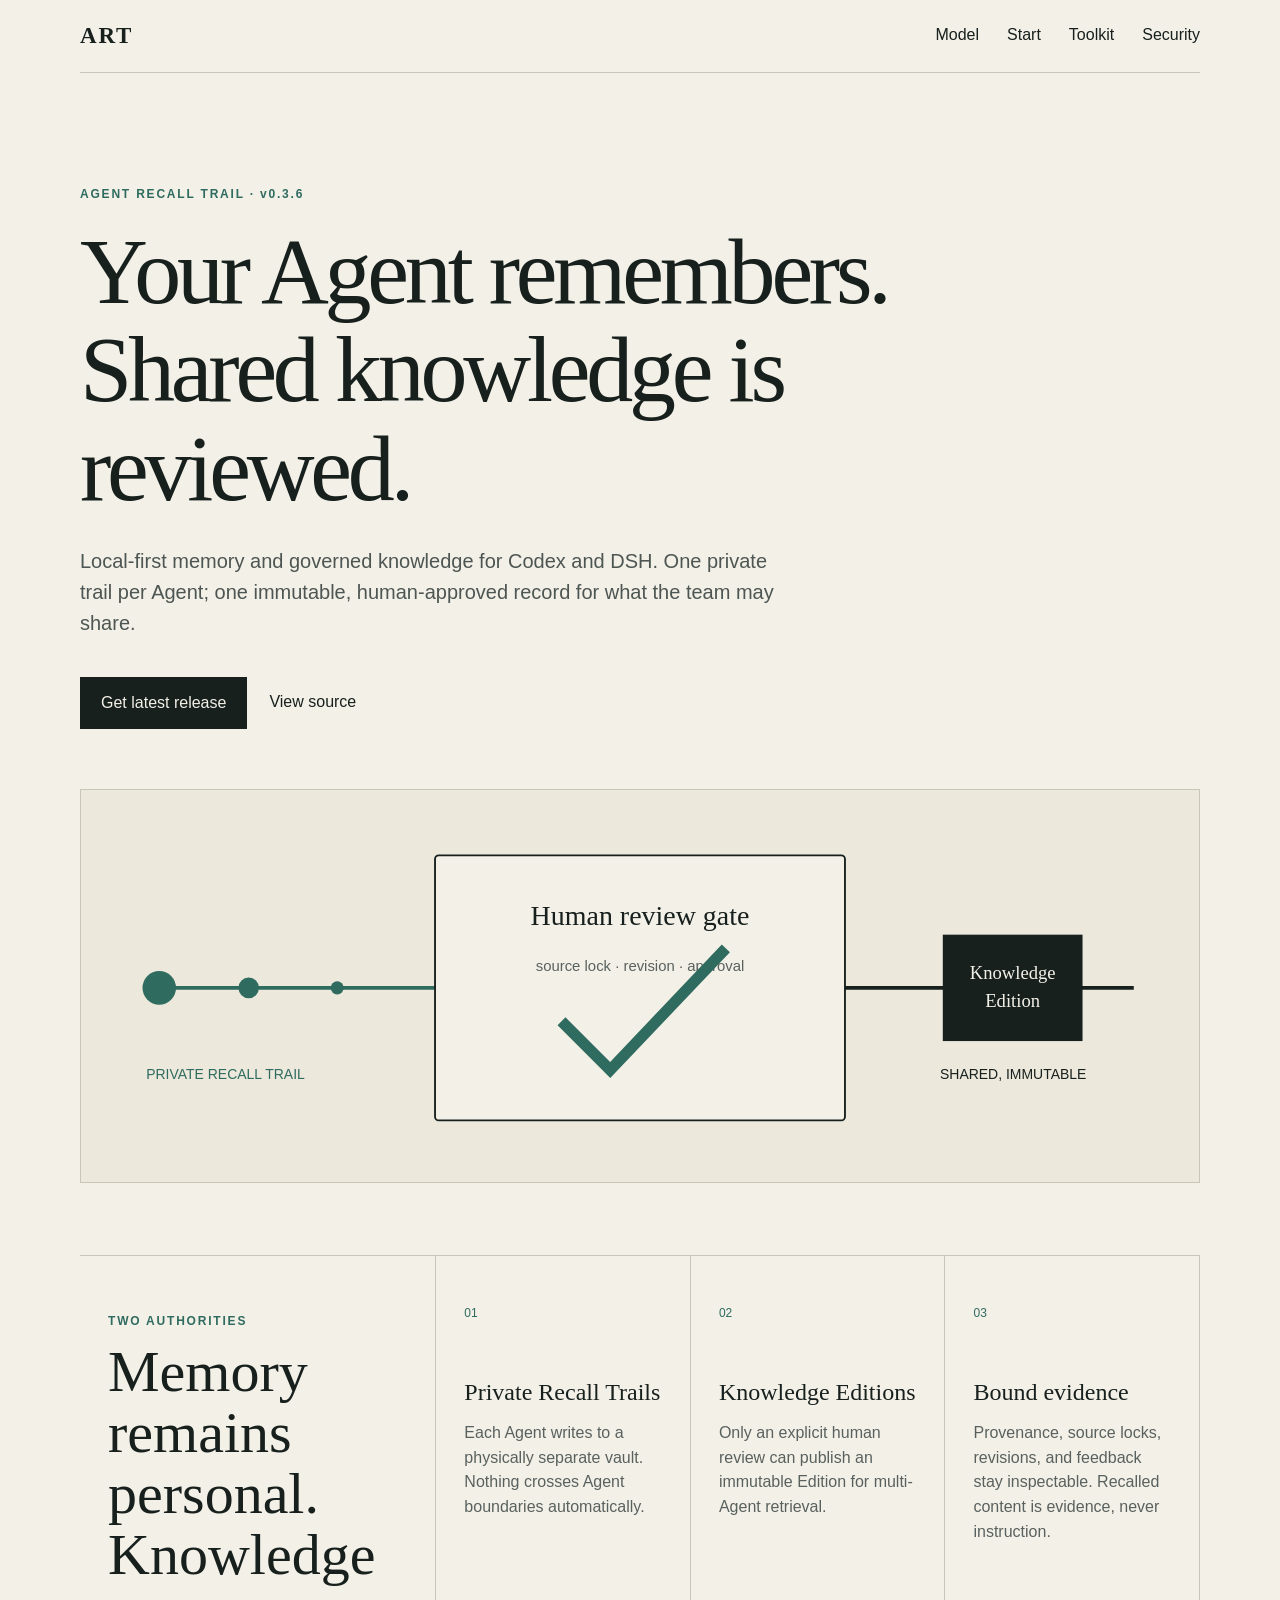
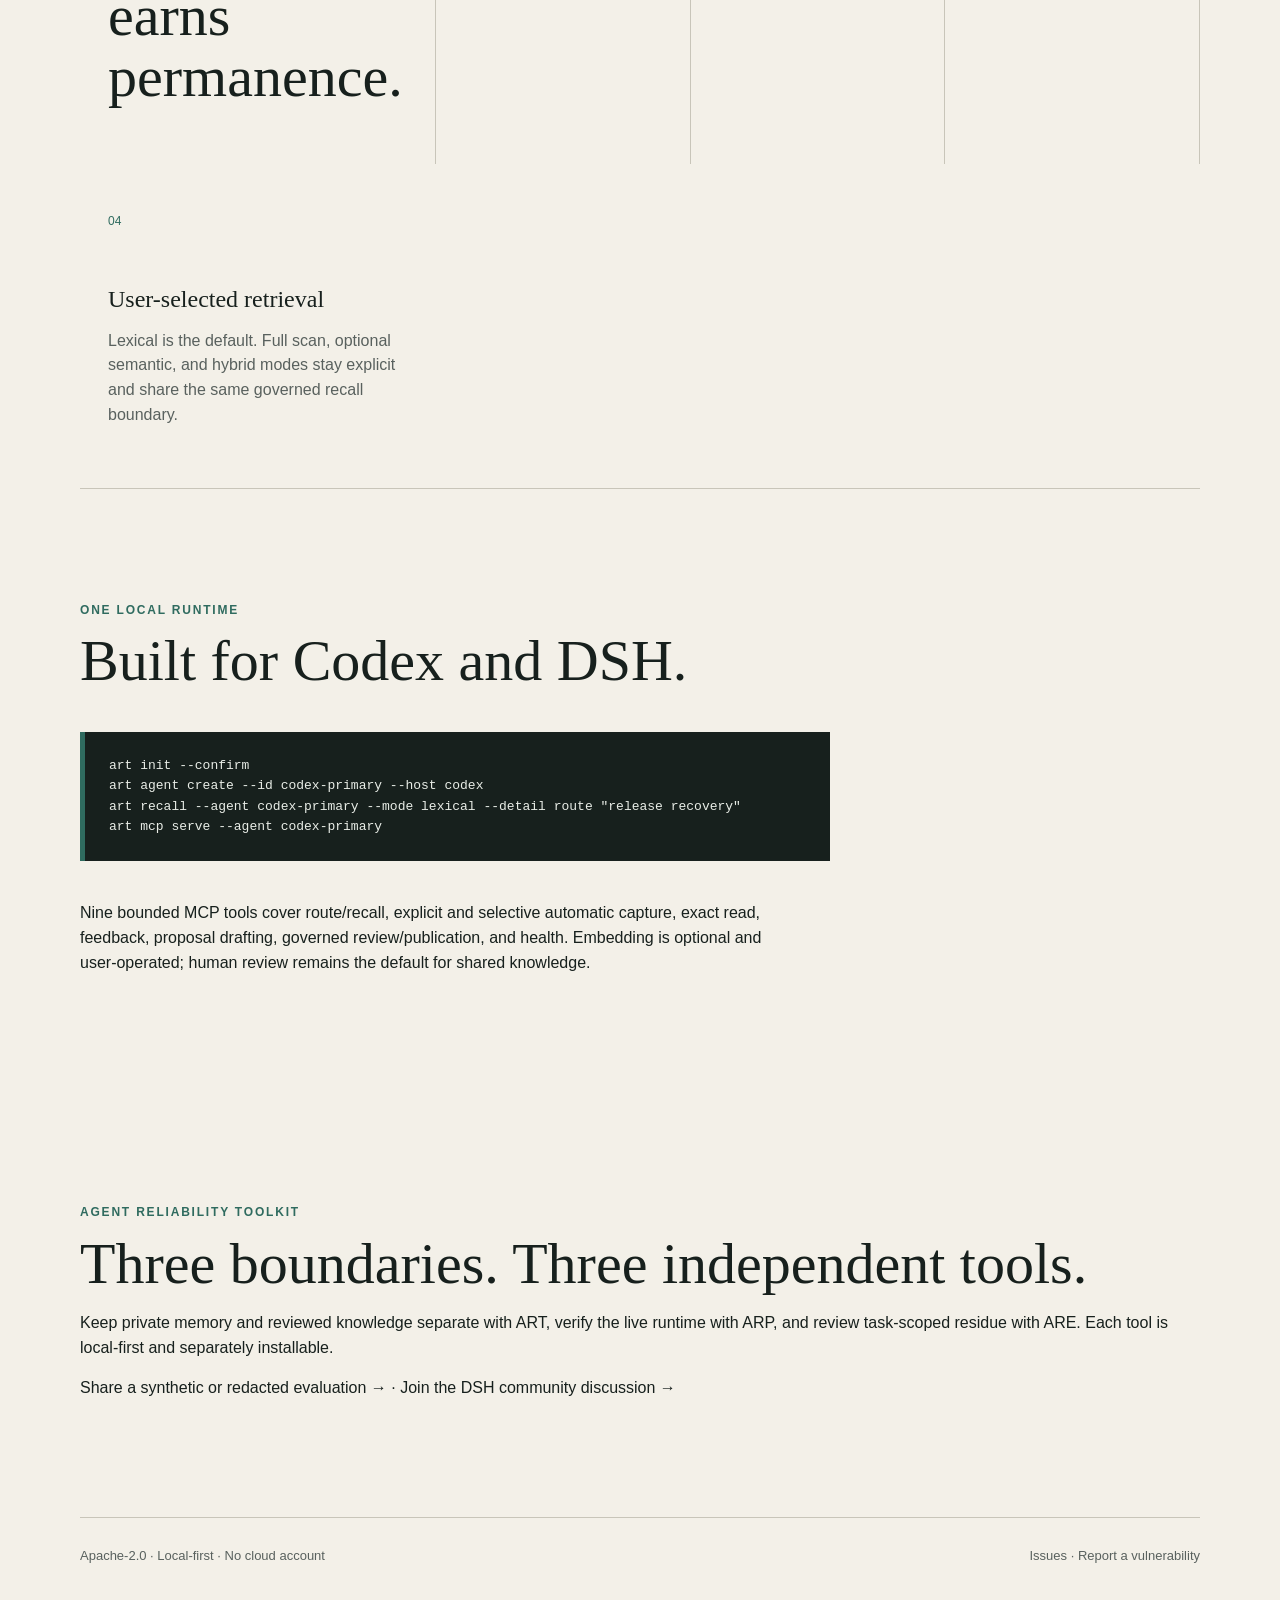
==== commit a358c2c5: "release: prepare ART v0.3.6" ====
--- a/site/index.html
+++ b/site/index.html
@@ -16,7 +16,7 @@
   </header>
   <main>
     <section class="hero shell">
-      <p class="eyebrow">AGENT RECALL TRAIL · v0.3.5</p>
+      <p class="eyebrow">AGENT RECALL TRAIL · v0.3.6</p>
       <h1>Your Agent remembers. Shared knowledge is reviewed.</h1>
       <p class="lead">Local-first memory and governed knowledge for Codex and DSH. One private trail per Agent; one immutable, human-approved record for what the team may share.</p>
       <div class="actions"><a class="primary" href="https://github.com/fantasyce/agent-recall-trail/releases/latest">Get latest release</a><a href="https://github.com/fantasyce/agent-recall-trail">View source</a></div>
@@ -35,7 +35,7 @@
 art agent create --id codex-primary --host codex
 art recall --agent codex-primary --mode lexical --detail route "release recovery"
 art mcp serve --agent codex-primary</code></pre>
-      <p>Seven bounded MCP tools cover route/recall, capture, exact read, feedback, proposal drafting, human-governed review/publication, and health. Embedding is optional and user-operated; approval and publication require an explicit local human decision.</p>
+      <p>Nine bounded MCP tools cover route/recall, explicit and selective automatic capture, exact read, feedback, proposal drafting, governed review/publication, and health. Embedding is optional and user-operated; human review remains the default for shared knowledge.</p>
     </section>
     <section id="toolkit" class="start shell">
       <p class="eyebrow">AGENT RELIABILITY TOOLKIT</p><h2>Three boundaries. Three independent tools.</h2>
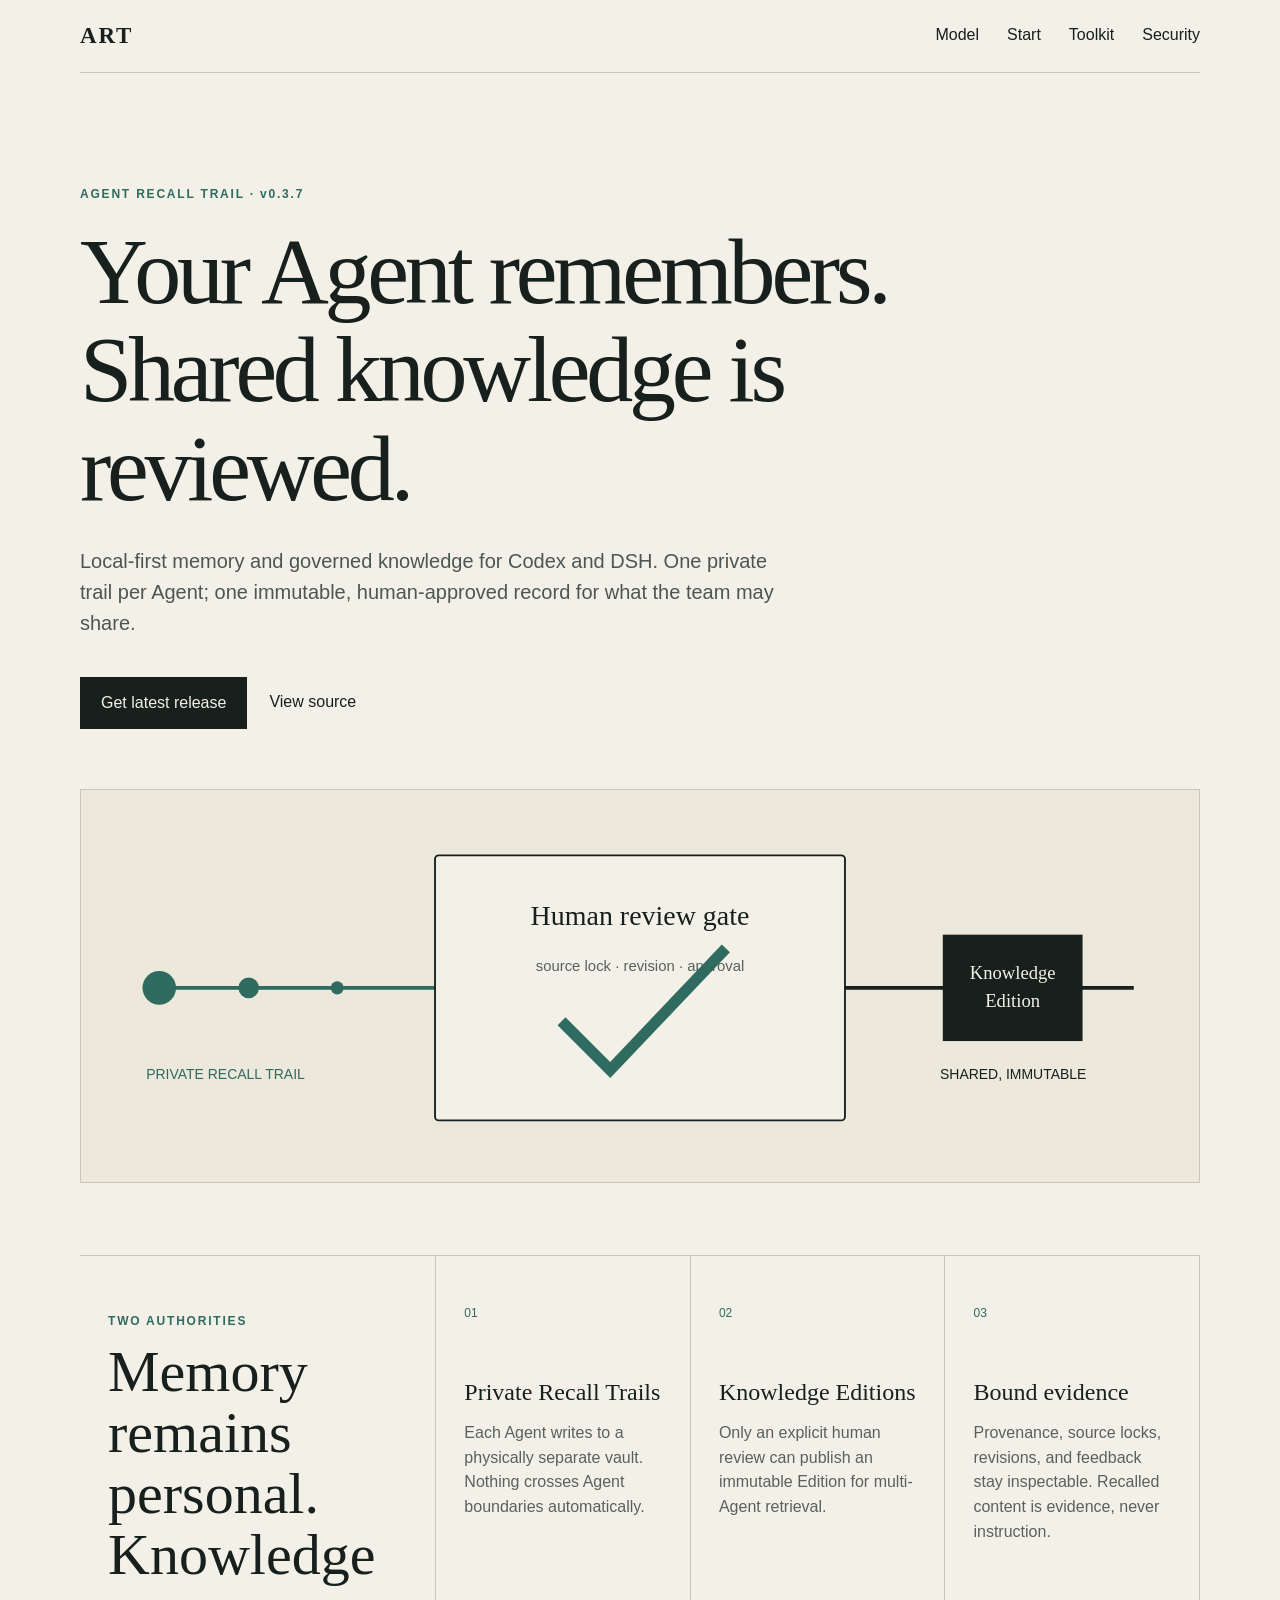
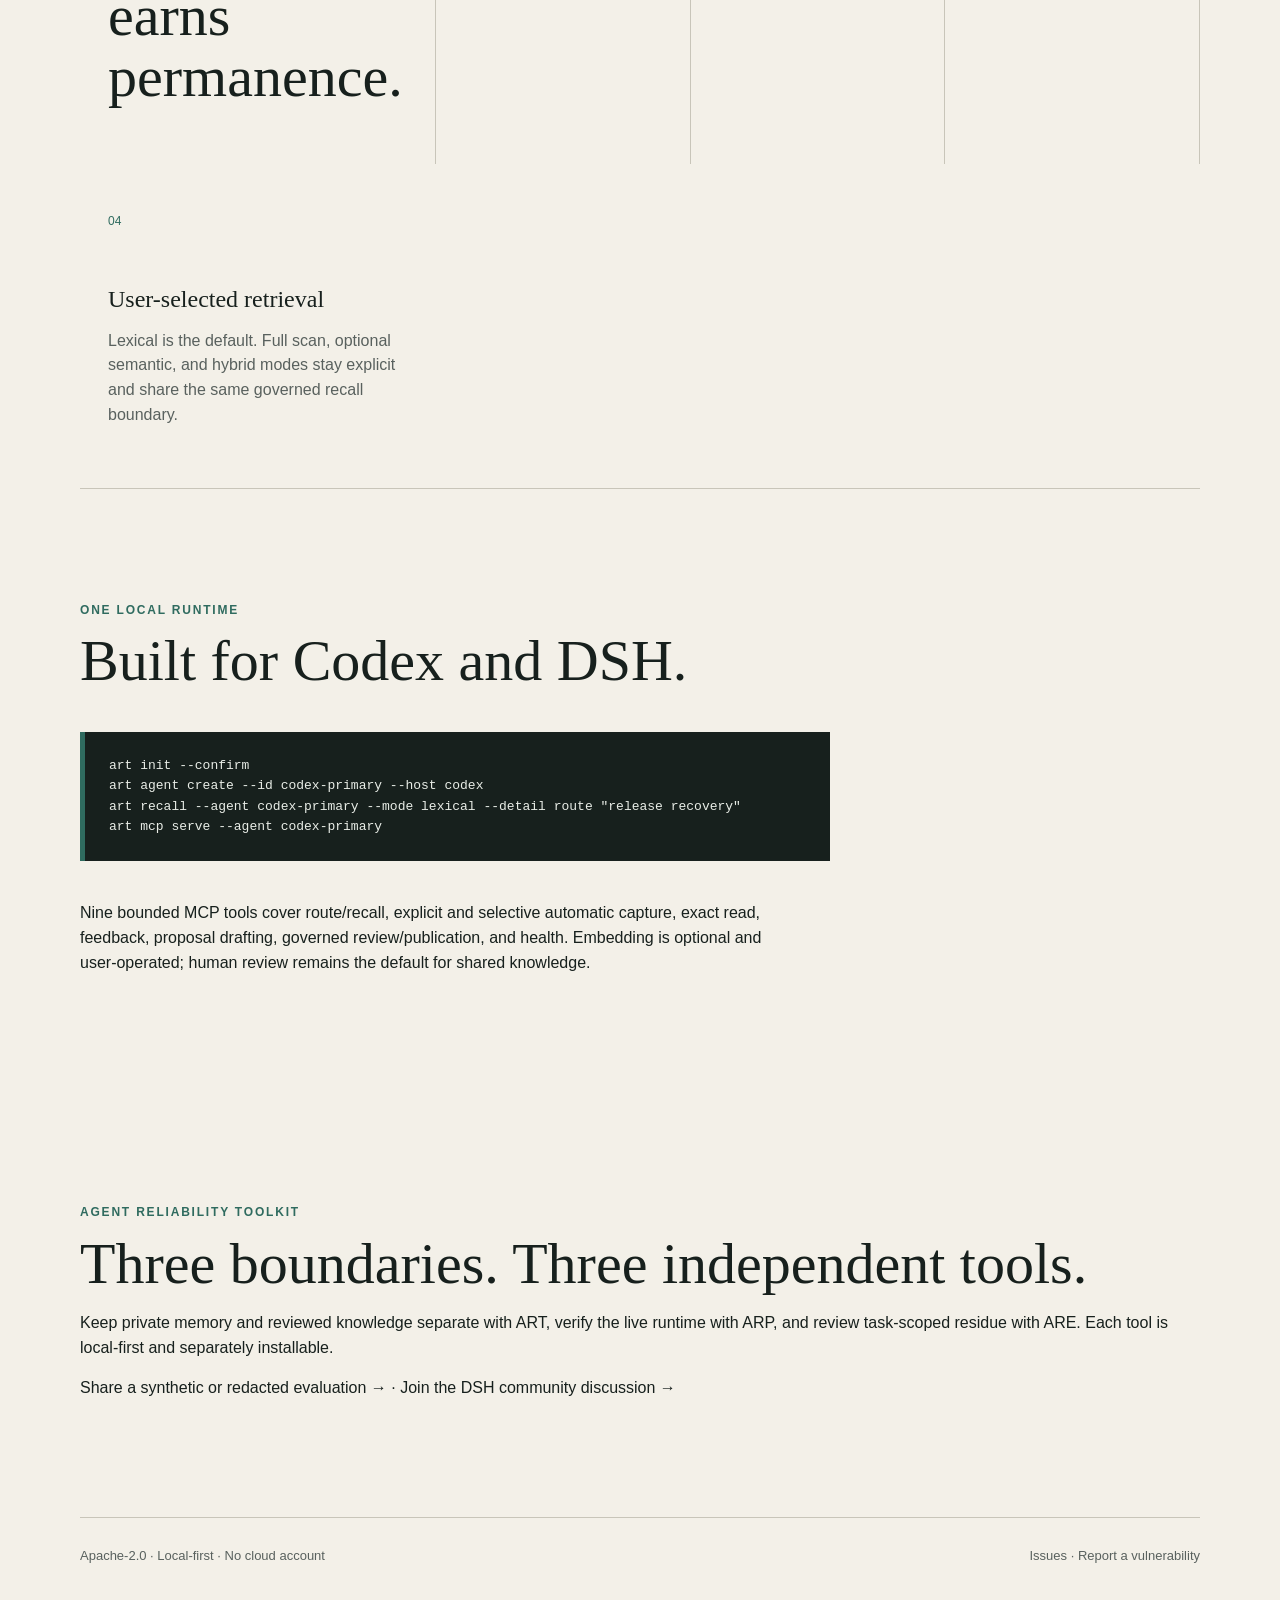
==== commit d796cbc0: "Adapt ART 0.3.7 to the local DSH desktop runtime" ====
--- a/site/index.html
+++ b/site/index.html
@@ -16,7 +16,7 @@
   </header>
   <main>
     <section class="hero shell">
-      <p class="eyebrow">AGENT RECALL TRAIL · v0.3.6</p>
+      <p class="eyebrow">AGENT RECALL TRAIL · v0.3.7</p>
       <h1>Your Agent remembers. Shared knowledge is reviewed.</h1>
       <p class="lead">Local-first memory and governed knowledge for Codex and DSH. One private trail per Agent; one immutable, human-approved record for what the team may share.</p>
       <div class="actions"><a class="primary" href="https://github.com/fantasyce/agent-recall-trail/releases/latest">Get latest release</a><a href="https://github.com/fantasyce/agent-recall-trail">View source</a></div>
